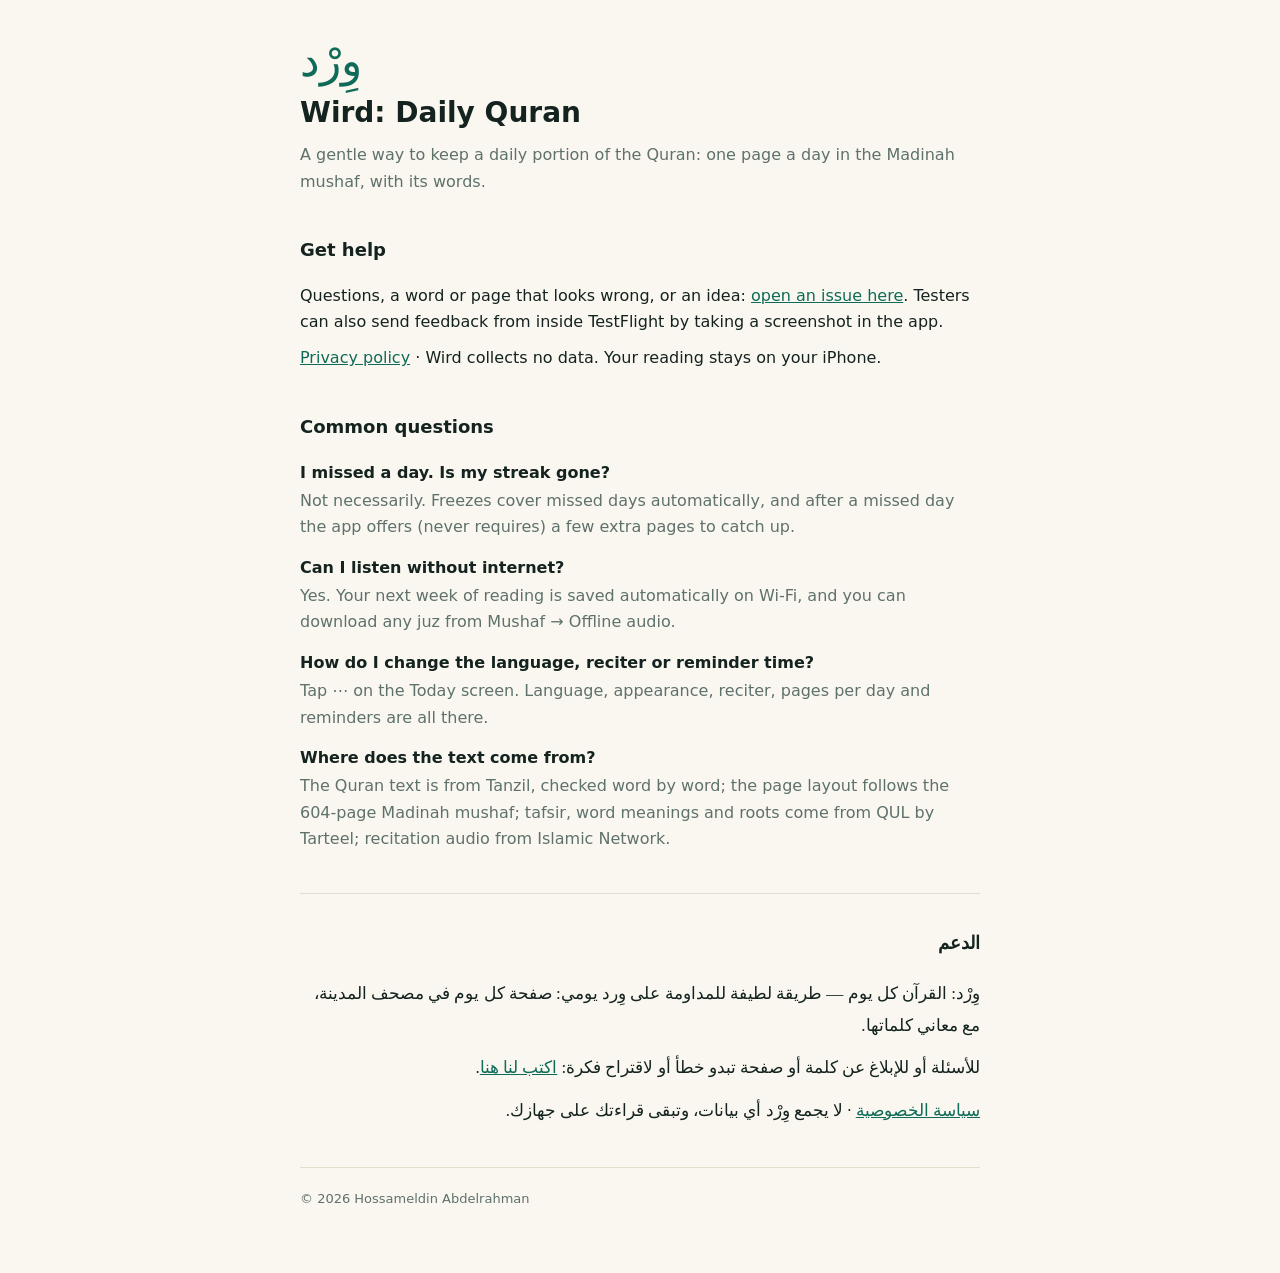
==== index.html @ a3f52953 "Support page and privacy policy for Wird Co-Authored-By: Claude Opus 5.5 <noreply@anthropic.com>" ====
<!doctype html>
<html lang="en">
<head>
<meta charset="utf-8">
<meta name="viewport" content="width=device-width, initial-scale=1">
<title>Wird — Support</title>
<meta name="description" content="Support for Wird: Daily Quran, a gentle app for reading one page of the Quran a day.">
<style>
:root { --bg: #faf7f0; --fg: #14231f; --soft: #5e716b; --line: #e4ddce; --accent: #0f6b57; --gold: #a8781a; }
@media (prefers-color-scheme: dark) { :root { --bg: #0e1513; --fg: #e8f0ed; --soft: #93a8a2; --line: #26342f; --accent: #3fb495; --gold: #dcae4e; } }
body { margin: 0; background: var(--bg); color: var(--fg); font: 16px/1.65 -apple-system, system-ui, sans-serif; }
main { max-width: 680px; margin: 0 auto; padding: 40px 18px 64px; display: grid; gap: 40px; }
header { display: grid; gap: 6px; }
.mark { font-family: "Geeza Pro", "Noto Naskh Arabic", serif; font-size: 44px; line-height: 1; color: var(--accent); }
h1 { font-size: 28px; margin: 0; }
h2 { font-size: 18px; margin: 0 0 8px; }
p { margin: 0; }
.soft { color: var(--soft); }
section { display: grid; gap: 10px; }
dl { margin: 0; display: grid; gap: 14px; }
dt { font-weight: 600; }
dd { margin: 2px 0 0; color: var(--soft); }
a { color: var(--accent); }
.ar { font-family: "Geeza Pro", "Noto Naskh Arabic", serif; font-size: 17px; line-height: 1.9; border-top: 1px solid var(--line); padding-top: 32px; }
footer { color: var(--soft); font-size: 13px; border-top: 1px solid var(--line); padding-top: 20px; }
</style>
</head>
<body>
<main>
  <header>
    <div class="mark" lang="ar">وِرْد</div>
    <h1>Wird: Daily Quran</h1>
    <p class="soft">A gentle way to keep a daily portion of the Quran: one page a day in the Madinah mushaf, with its words.</p>
  </header>

  <section>
    <h2>Get help</h2>
    <p>Questions, a word or page that looks wrong, or an idea: <a href="https://github.com/he-kadry/wird-site/issues">open an issue here</a>. Testers can also send feedback from inside TestFlight by taking a screenshot in the app.</p>
    <p><a href="privacy.html">Privacy policy</a> · Wird collects no data. Your reading stays on your iPhone.</p>
  </section>

  <section>
    <h2>Common questions</h2>
    <dl>
      <div><dt>I missed a day. Is my streak gone?</dt>
        <dd>Not necessarily. Freezes cover missed days automatically, and after a missed day the app offers (never requires) a few extra pages to catch up.</dd></div>
      <div><dt>Can I listen without internet?</dt>
        <dd>Yes. Your next week of reading is saved automatically on Wi-Fi, and you can download any juz from Mushaf → Offline audio.</dd></div>
      <div><dt>How do I change the language, reciter or reminder time?</dt>
        <dd>Tap ⋯ on the Today screen. Language, appearance, reciter, pages per day and reminders are all there.</dd></div>
      <div><dt>Where does the text come from?</dt>
        <dd>The Quran text is from Tanzil, checked word by word; the page layout follows the 604-page Madinah mushaf; tafsir, word meanings and roots come from QUL by Tarteel; recitation audio from Islamic Network.</dd></div>
    </dl>
  </section>

  <section class="ar" dir="rtl" lang="ar">
    <h2>الدعم</h2>
    <p>وِرْد: القرآن كل يوم — طريقة لطيفة للمداومة على وِرد يومي: صفحة كل يوم في مصحف المدينة، مع معاني كلماتها.</p>
    <p>للأسئلة أو للإبلاغ عن كلمة أو صفحة تبدو خطأ أو لاقتراح فكرة: <a href="https://github.com/he-kadry/wird-site/issues">اكتب لنا هنا</a>.</p>
    <p><a href="privacy.html">سياسة الخصوصية</a> · لا يجمع وِرْد أي بيانات، وتبقى قراءتك على جهازك.</p>
  </section>

  <footer>© 2026 Hossameldin Abdelrahman</footer>
</main>
</body>
</html>
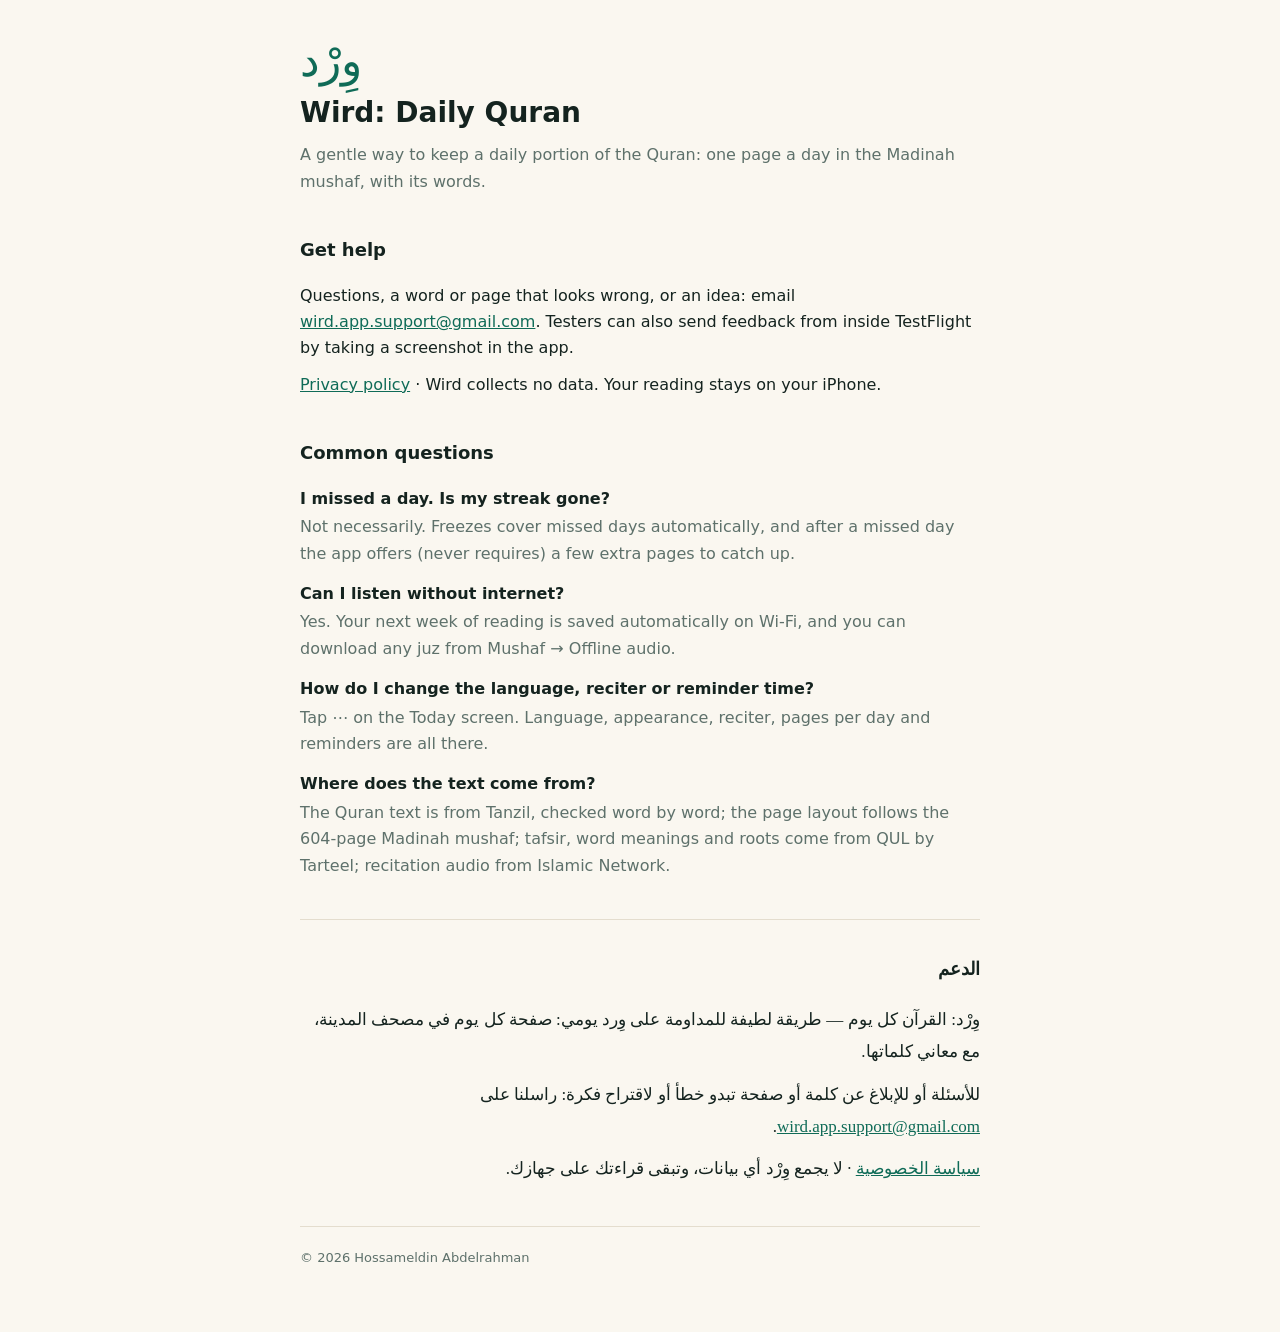
==== commit 81615fb3: "Contact: wird.app.support@gmail.com Co-Authored-By: Claude Opus 5.5 <noreply@anthropic.com>" ====
--- a/index.html
+++ b/index.html
@@ -35,7 +35,7 @@
 
   <section>
     <h2>Get help</h2>
-    <p>Questions, a word or page that looks wrong, or an idea: <a href="https://github.com/he-kadry/wird-site/issues">open an issue here</a>. Testers can also send feedback from inside TestFlight by taking a screenshot in the app.</p>
+    <p>Questions, a word or page that looks wrong, or an idea: email <a href="mailto:wird.app.support@gmail.com">wird.app.support@gmail.com</a>. Testers can also send feedback from inside TestFlight by taking a screenshot in the app.</p>
     <p><a href="privacy.html">Privacy policy</a> · Wird collects no data. Your reading stays on your iPhone.</p>
   </section>
 
@@ -56,7 +56,7 @@
   <section class="ar" dir="rtl" lang="ar">
     <h2>الدعم</h2>
     <p>وِرْد: القرآن كل يوم — طريقة لطيفة للمداومة على وِرد يومي: صفحة كل يوم في مصحف المدينة، مع معاني كلماتها.</p>
-    <p>للأسئلة أو للإبلاغ عن كلمة أو صفحة تبدو خطأ أو لاقتراح فكرة: <a href="https://github.com/he-kadry/wird-site/issues">اكتب لنا هنا</a>.</p>
+    <p>للأسئلة أو للإبلاغ عن كلمة أو صفحة تبدو خطأ أو لاقتراح فكرة: راسلنا على <a href="mailto:wird.app.support@gmail.com">wird.app.support@gmail.com</a>.</p>
     <p><a href="privacy.html">سياسة الخصوصية</a> · لا يجمع وِرْد أي بيانات، وتبقى قراءتك على جهازك.</p>
   </section>
 
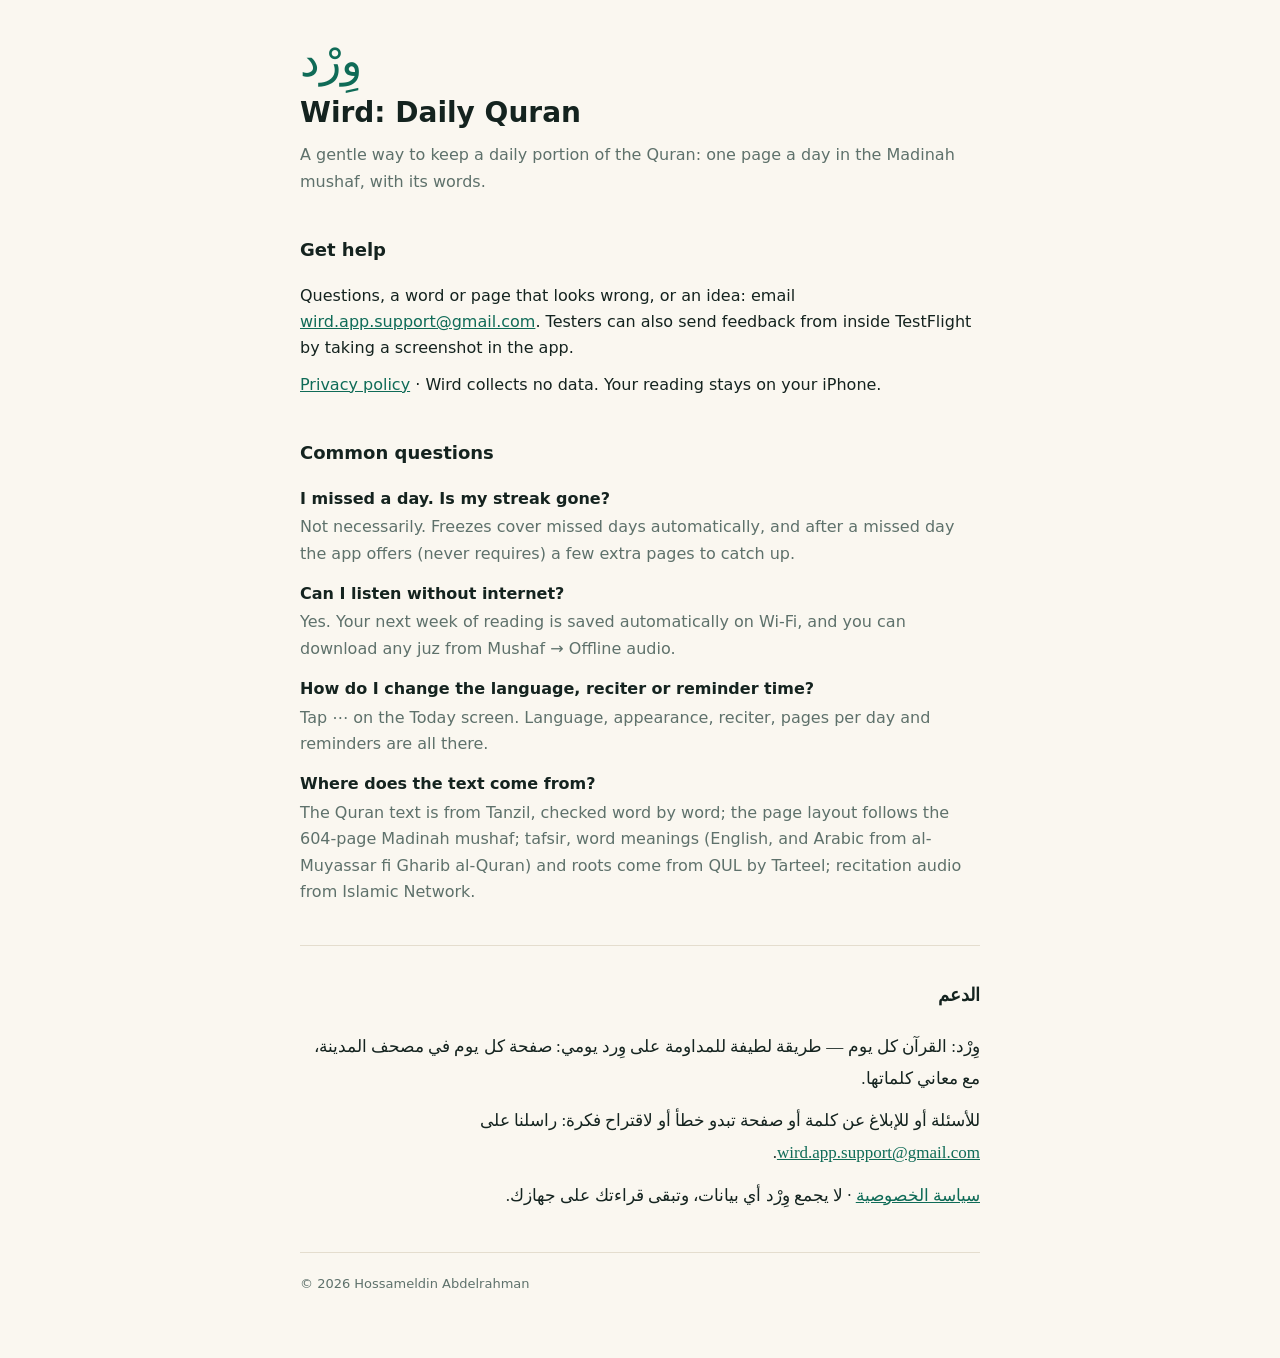
==== commit 3d072a56: "FAQ: Arabic word meanings source Co-Authored-By: Claude Opus 5.5 <noreply@anthropic.com>" ====
--- a/index.html
+++ b/index.html
@@ -49,7 +49,7 @@
       <div><dt>How do I change the language, reciter or reminder time?</dt>
         <dd>Tap ⋯ on the Today screen. Language, appearance, reciter, pages per day and reminders are all there.</dd></div>
       <div><dt>Where does the text come from?</dt>
-        <dd>The Quran text is from Tanzil, checked word by word; the page layout follows the 604-page Madinah mushaf; tafsir, word meanings and roots come from QUL by Tarteel; recitation audio from Islamic Network.</dd></div>
+        <dd>The Quran text is from Tanzil, checked word by word; the page layout follows the 604-page Madinah mushaf; tafsir, word meanings (English, and Arabic from al-Muyassar fi Gharib al-Quran) and roots come from QUL by Tarteel; recitation audio from Islamic Network.</dd></div>
     </dl>
   </section>
 
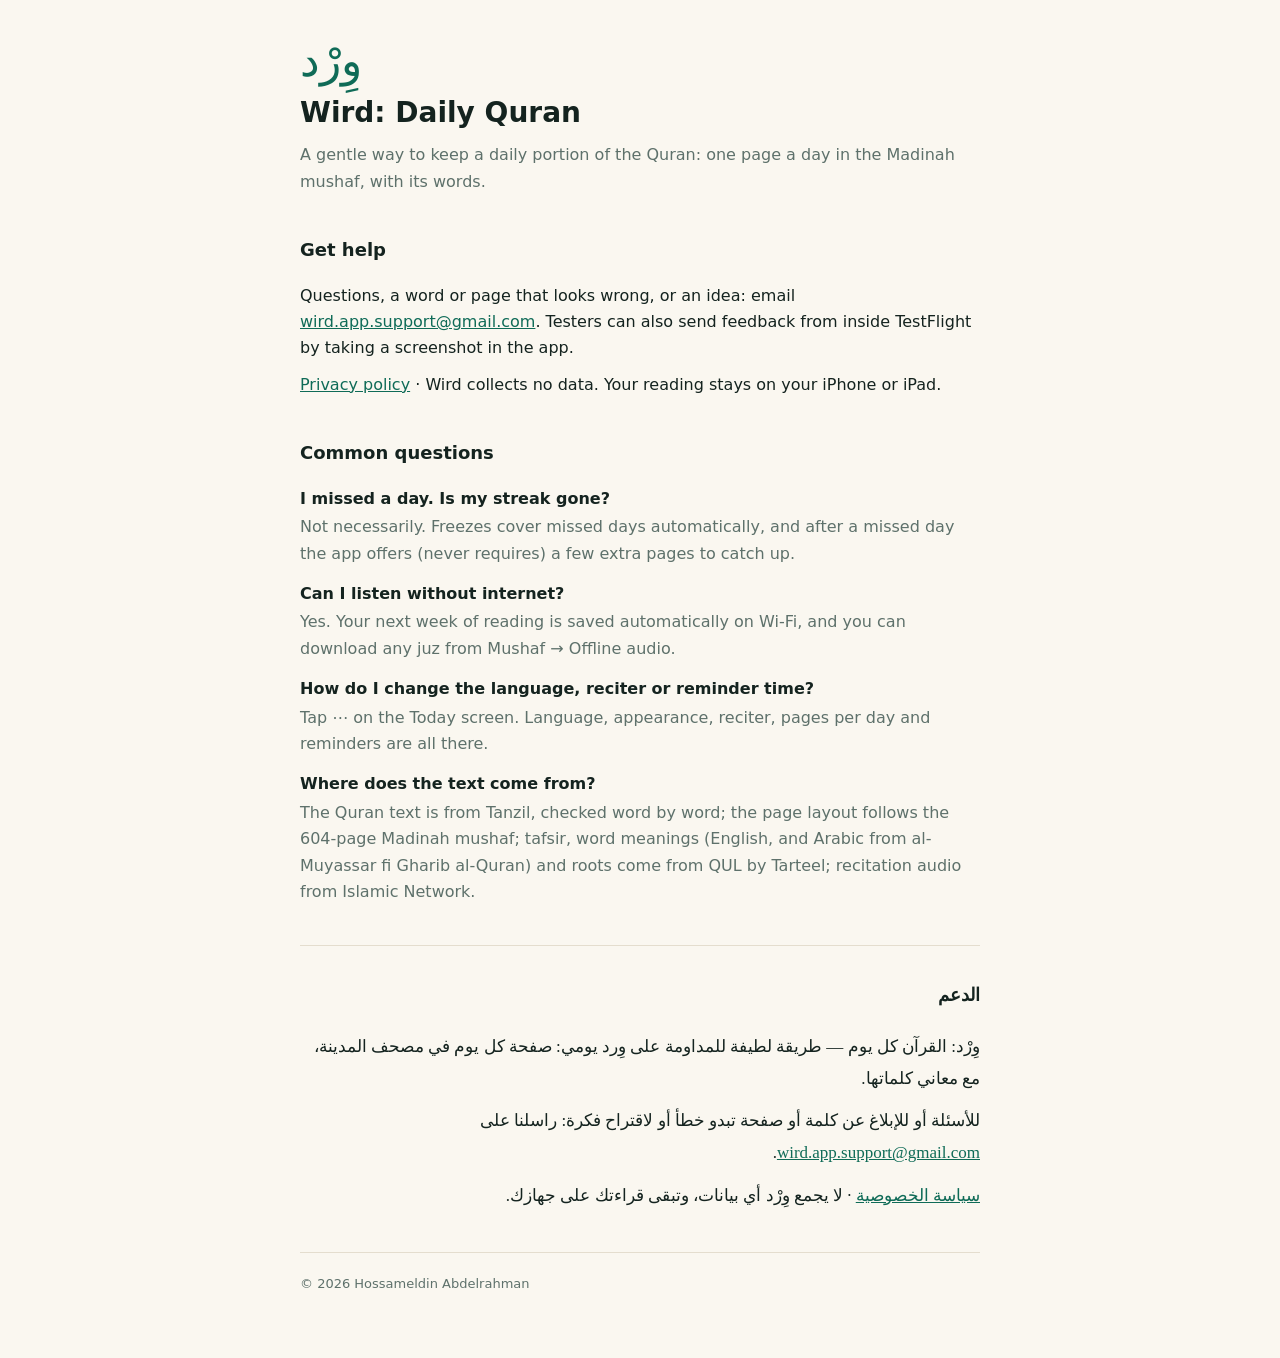
==== commit c103b899: "Privacy policy: iPhone or iPad; effective 1 October 2026" ====
--- a/index.html
+++ b/index.html
@@ -36,7 +36,7 @@
   <section>
     <h2>Get help</h2>
     <p>Questions, a word or page that looks wrong, or an idea: email <a href="mailto:wird.app.support@gmail.com">wird.app.support@gmail.com</a>. Testers can also send feedback from inside TestFlight by taking a screenshot in the app.</p>
-    <p><a href="privacy.html">Privacy policy</a> · Wird collects no data. Your reading stays on your iPhone.</p>
+    <p><a href="privacy.html">Privacy policy</a> · Wird collects no data. Your reading stays on your iPhone or iPad.</p>
   </section>
 
   <section>
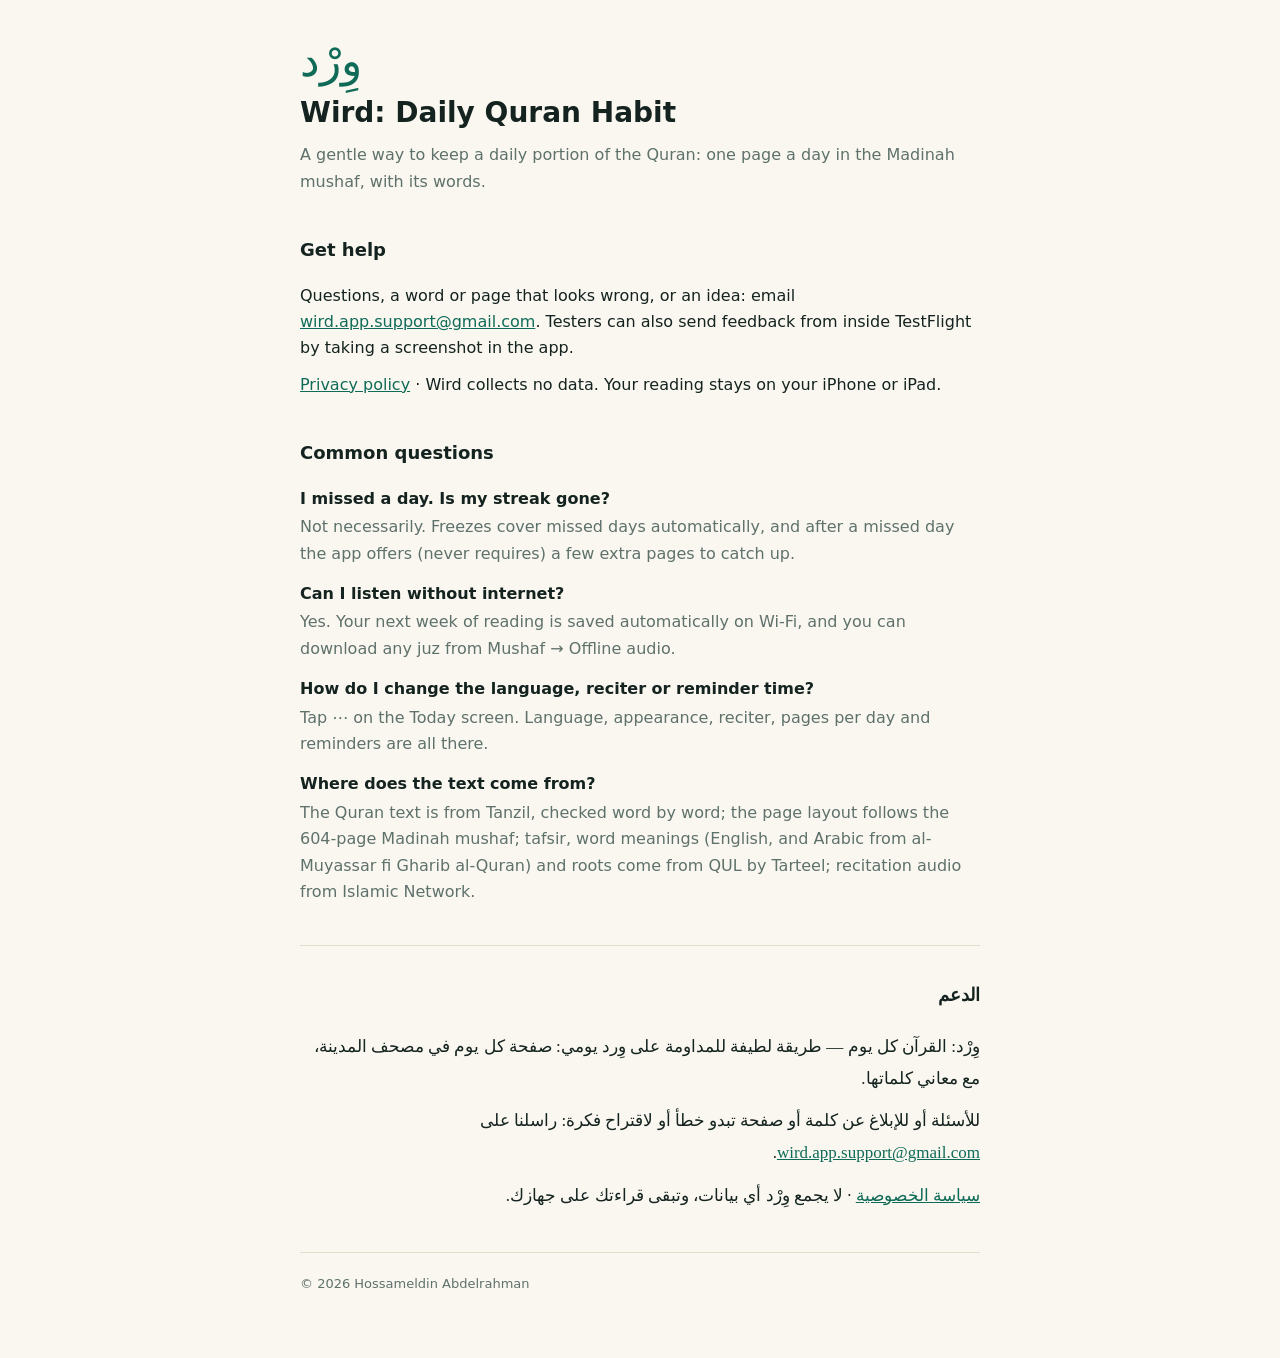
==== commit 10a5a6d7: "App name: Wird: Daily Quran Habit" ====
--- a/index.html
+++ b/index.html
@@ -4,7 +4,7 @@
 <meta charset="utf-8">
 <meta name="viewport" content="width=device-width, initial-scale=1">
 <title>Wird — Support</title>
-<meta name="description" content="Support for Wird: Daily Quran, a gentle app for reading one page of the Quran a day.">
+<meta name="description" content="Support for Wird: Daily Quran Habit, a gentle app for reading one page of the Quran a day.">
 <style>
 :root { --bg: #faf7f0; --fg: #14231f; --soft: #5e716b; --line: #e4ddce; --accent: #0f6b57; --gold: #a8781a; }
 @media (prefers-color-scheme: dark) { :root { --bg: #0e1513; --fg: #e8f0ed; --soft: #93a8a2; --line: #26342f; --accent: #3fb495; --gold: #dcae4e; } }
@@ -29,7 +29,7 @@
 <main>
   <header>
     <div class="mark" lang="ar">وِرْد</div>
-    <h1>Wird: Daily Quran</h1>
+    <h1>Wird: Daily Quran Habit</h1>
     <p class="soft">A gentle way to keep a daily portion of the Quran: one page a day in the Madinah mushaf, with its words.</p>
   </header>
 
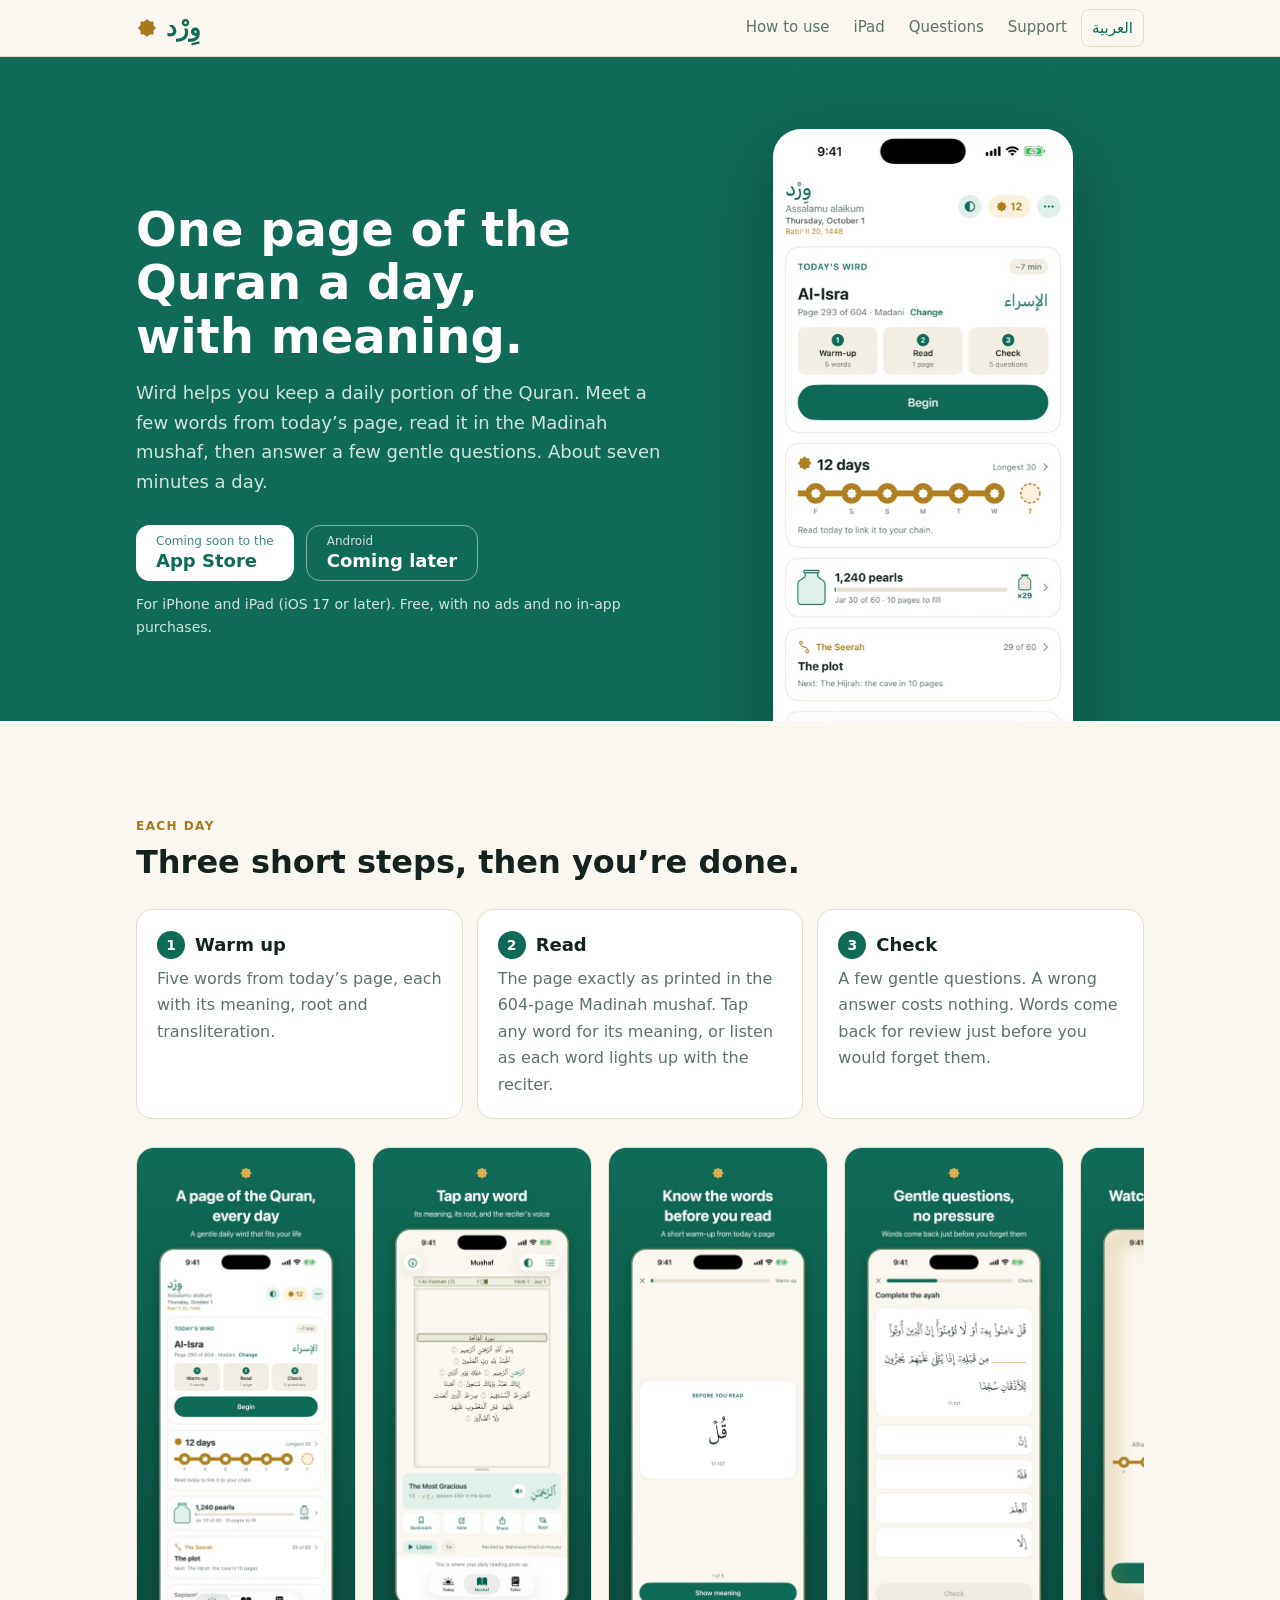
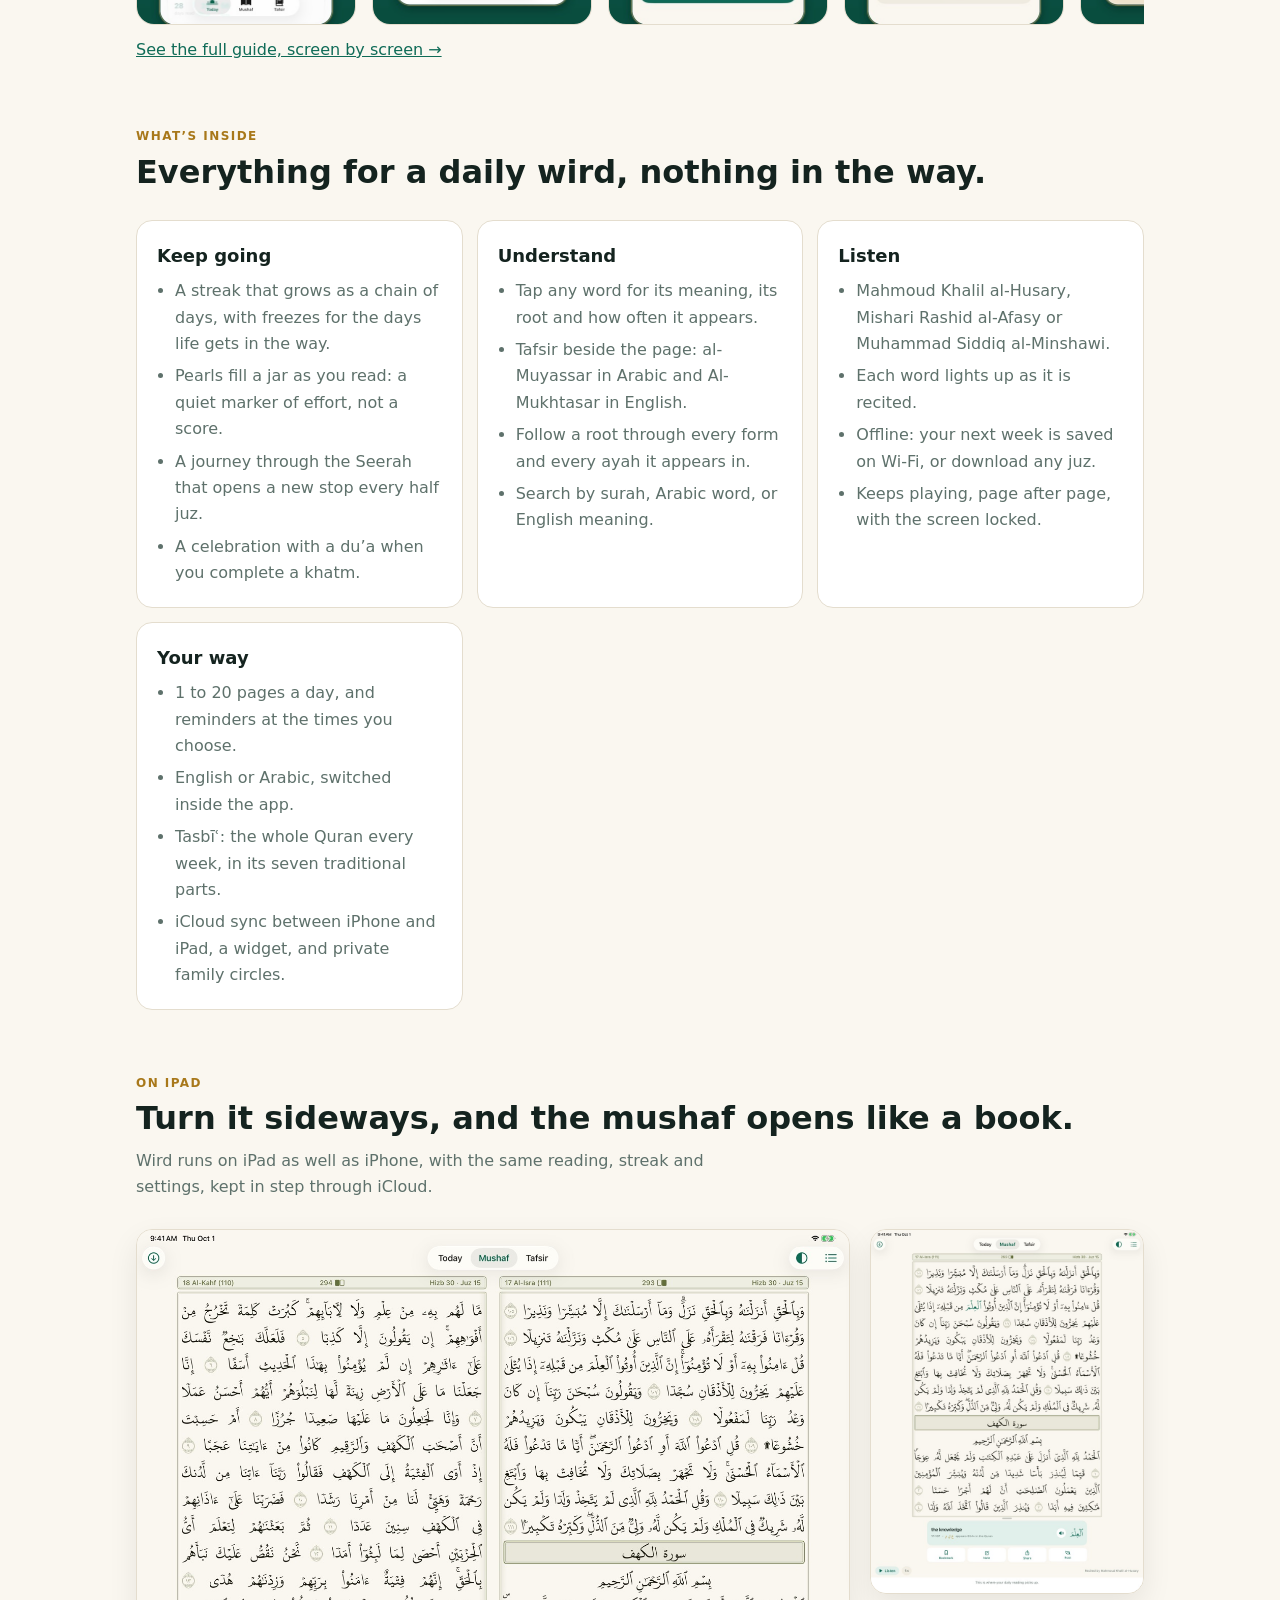
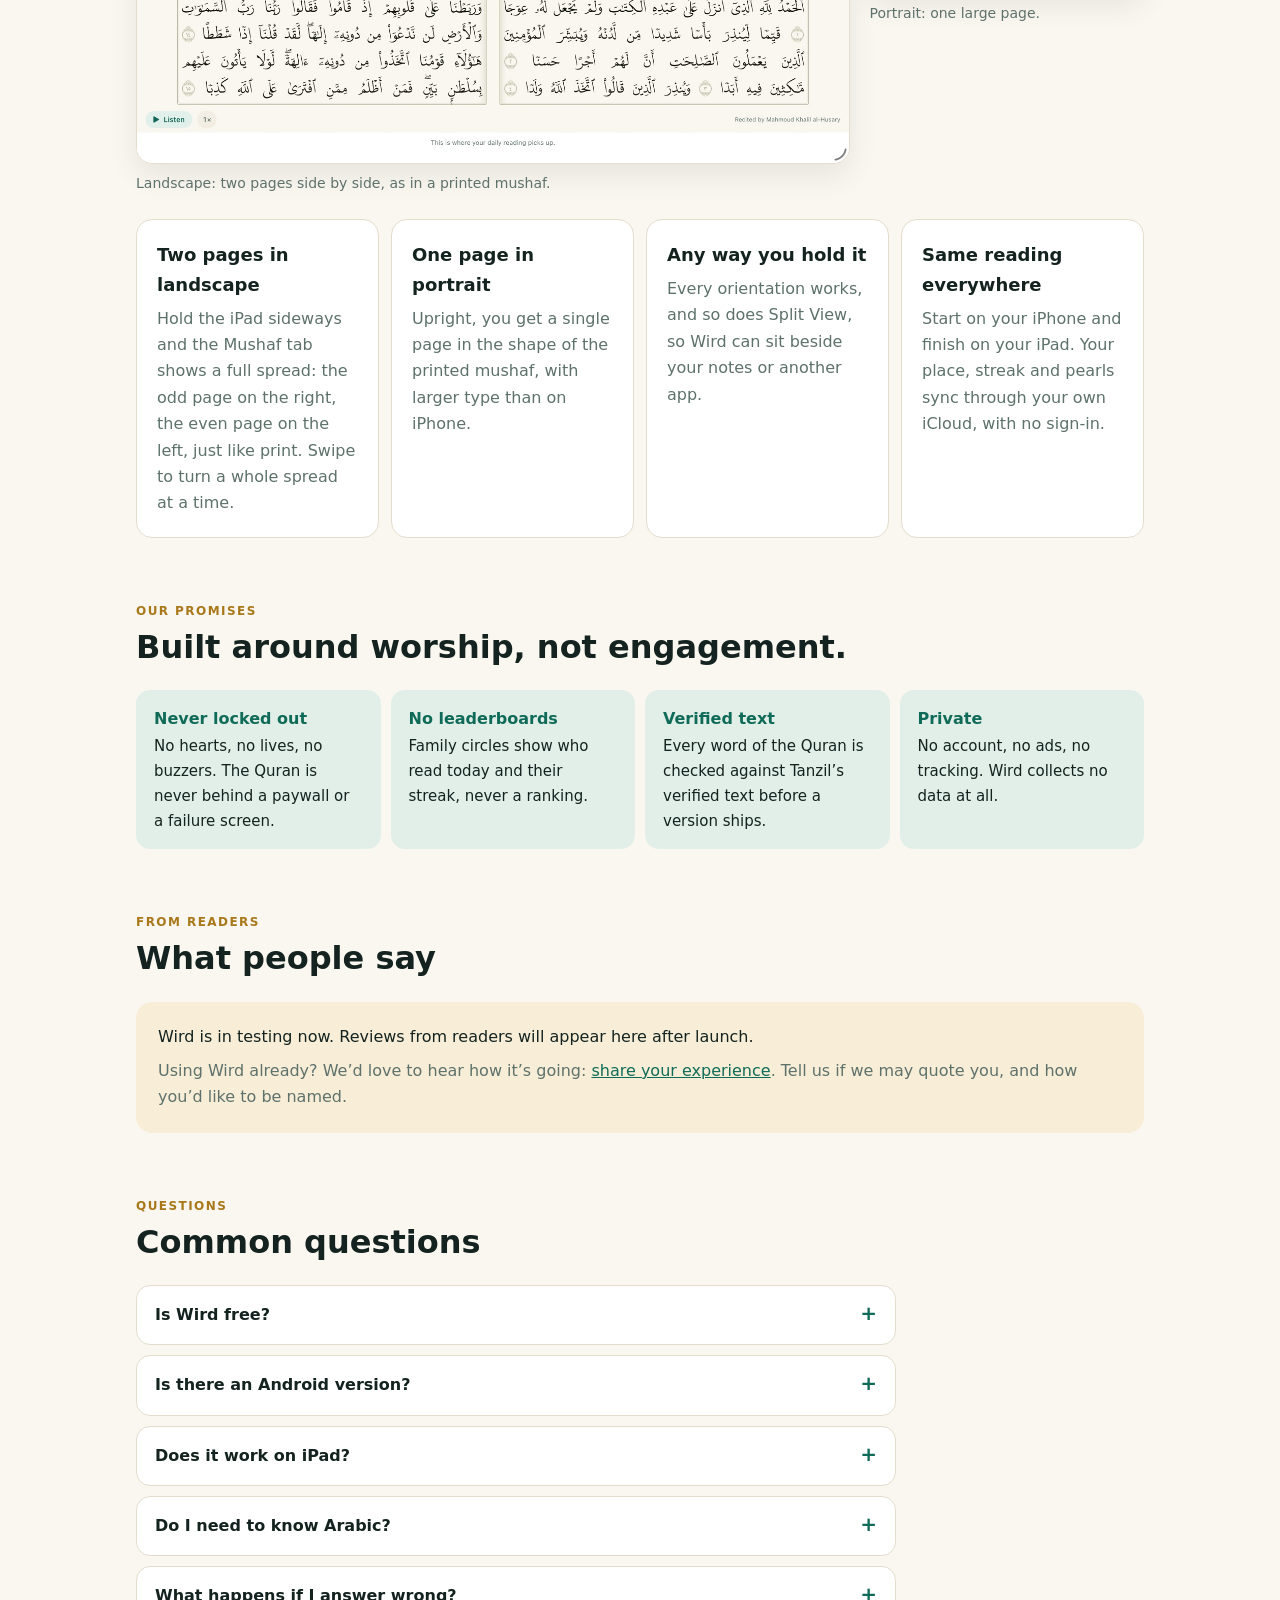
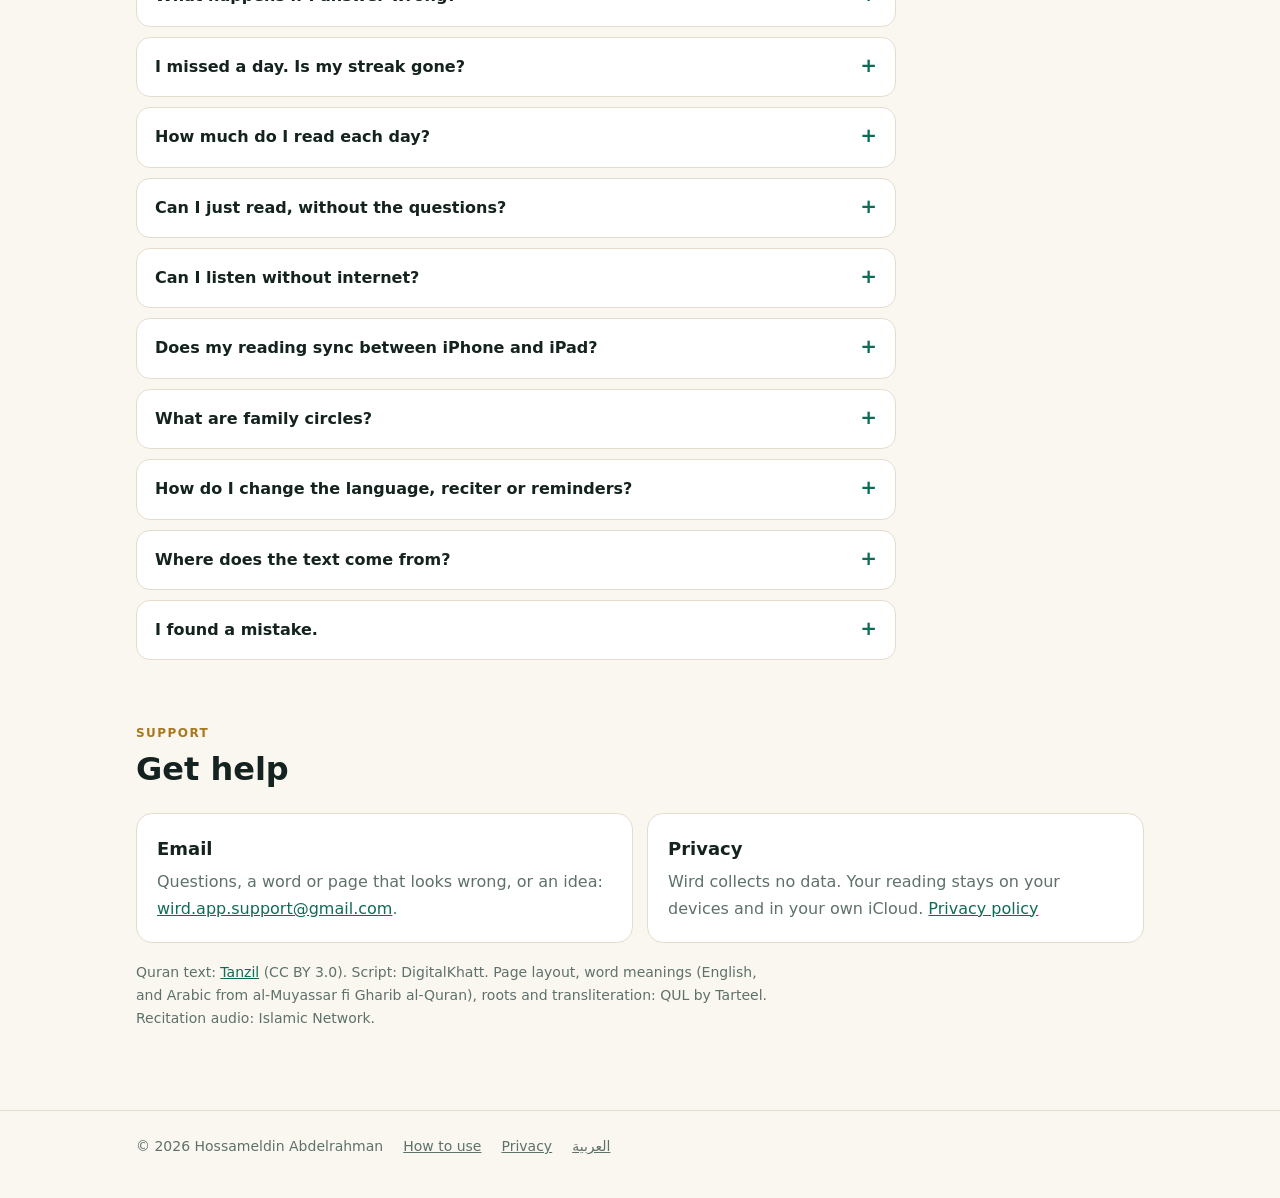
==== commit e269eb05: "Full website in English and Arabic: home, guide with screenshots, iPad, FAQ Co-Authored-By: Claude O" ====
--- a/index.html
+++ b/index.html
@@ -1,66 +1,187 @@
 <!doctype html>
-<html lang="en">
+<html lang="en" dir="ltr">
 <head>
 <meta charset="utf-8">
 <meta name="viewport" content="width=device-width, initial-scale=1">
-<title>Wird — Support</title>
-<meta name="description" content="Support for Wird: Daily Quran Habit, a gentle app for reading one page of the Quran a day.">
-<style>
-:root { --bg: #faf7f0; --fg: #14231f; --soft: #5e716b; --line: #e4ddce; --accent: #0f6b57; --gold: #a8781a; }
-@media (prefers-color-scheme: dark) { :root { --bg: #0e1513; --fg: #e8f0ed; --soft: #93a8a2; --line: #26342f; --accent: #3fb495; --gold: #dcae4e; } }
-body { margin: 0; background: var(--bg); color: var(--fg); font: 16px/1.65 -apple-system, system-ui, sans-serif; }
-main { max-width: 680px; margin: 0 auto; padding: 40px 18px 64px; display: grid; gap: 40px; }
-header { display: grid; gap: 6px; }
-.mark { font-family: "Geeza Pro", "Noto Naskh Arabic", serif; font-size: 44px; line-height: 1; color: var(--accent); }
-h1 { font-size: 28px; margin: 0; }
-h2 { font-size: 18px; margin: 0 0 8px; }
-p { margin: 0; }
-.soft { color: var(--soft); }
-section { display: grid; gap: 10px; }
-dl { margin: 0; display: grid; gap: 14px; }
-dt { font-weight: 600; }
-dd { margin: 2px 0 0; color: var(--soft); }
-a { color: var(--accent); }
-.ar { font-family: "Geeza Pro", "Noto Naskh Arabic", serif; font-size: 17px; line-height: 1.9; border-top: 1px solid var(--line); padding-top: 32px; }
-footer { color: var(--soft); font-size: 13px; border-top: 1px solid var(--line); padding-top: 20px; }
-</style>
+<title>Wird: Daily Quran Habit</title>
+<meta name="description" content="Read one page of the Quran a day in the Madinah mushaf. Learn its words first, check them after, and keep a gentle chain of days. Free, no ads, no tracking.">
+<link rel="alternate" hreflang="en" href="https://he-kadry.github.io/wird-site/">
+<link rel="alternate" hreflang="ar" href="https://he-kadry.github.io/wird-site/ar/">
+<link rel="icon" href="data:image/svg+xml,%3Csvg xmlns='http://www.w3.org/2000/svg' viewBox='0 0 24 24'%3E%3Crect width='24' height='24' rx='6' fill='%230f6b57'/%3E%3Cg fill='%23dcae4e'%3E%3Crect x='6' y='6' width='12' height='12'/%3E%3Crect x='6' y='6' width='12' height='12' transform='rotate(45 12 12)'/%3E%3C/g%3E%3C/svg%3E">
+<meta property="og:title" content="Wird: Daily Quran Habit">
+<meta property="og:description" content="One page of the Quran a day, with meaning.">
+<meta property="og:image" content="https://he-kadry.github.io/wird-site/img/en-1.jpg">
+<link rel="stylesheet" href="style.css?v=4">
 </head>
 <body>
-<main>
-  <header>
-    <div class="mark" lang="ar">وِرْد</div>
-    <h1>Wird: Daily Quran Habit</h1>
-    <p class="soft">A gentle way to keep a daily portion of the Quran: one page a day in the Madinah mushaf, with its words.</p>
-  </header>
+<svg width="0" height="0" style="position:absolute" aria-hidden="true">
+  <symbol id="star" viewBox="0 0 24 24"><g fill="currentColor"><rect x="5" y="5" width="14" height="14"/><rect x="5" y="5" width="14" height="14" transform="rotate(45 12 12)"/></g></symbol>
+</svg>
 
-  <section>
-    <h2>Get help</h2>
-    <p>Questions, a word or page that looks wrong, or an idea: email <a href="mailto:wird.app.support@gmail.com">wird.app.support@gmail.com</a>. Testers can also send feedback from inside TestFlight by taking a screenshot in the app.</p>
-    <p><a href="privacy.html">Privacy policy</a> · Wird collects no data. Your reading stays on your iPhone or iPad.</p>
+<header class="top">
+  <div class="wrap">
+    <a class="brand" href="./"><svg class="star"><use href="#star"/></svg><span class="word" lang="ar">وِرْد</span></a>
+    <nav aria-label="Site">
+      <a href="guide.html">How to use</a>
+      <a class="opt" href="#ipad">iPad</a>
+      <a class="opt" href="#faq">Questions</a>
+      <a class="opt" href="#support">Support</a>
+      <a class="lang" href="ar/" lang="ar" hreflang="ar">العربية</a>
+    </nav>
+  </div>
+</header>
+
+<div class="hero">
+  <div class="wrap">
+    <div class="copy">
+      <h1>One page of the Quran a day, with meaning.</h1>
+      <p class="lede">Wird helps you keep a daily portion of the Quran. Meet a few words from today’s page, read it in the Madinah mushaf, then answer a few gentle questions. About seven minutes a day.</p>
+      <div class="downloads">
+        <!-- On launch: replace this with Apple's official "Download on the App Store" badge
+             (developer.apple.com/app-store/marketing/guidelines) linking to the App Store page. -->
+        <span class="btn primary" aria-disabled="true"><small>Coming soon to the</small><strong>App Store</strong></span>
+        <!-- When the Android app ships: Google's "Get it on Google Play" badge (play.google.com/intl/en_us/badges). -->
+        <span class="btn ghost" aria-disabled="true"><small>Android</small><strong>Coming later</strong></span>
+      </div>
+      <p class="note">For iPhone and iPad (iOS 17 or later). Free, with no ads and no in-app purchases.</p>
+    </div>
+    <div class="phone"><img src="img/g-en-today.jpg" width="414" height="900" alt="Wird’s Today screen: today’s wird is Al-Isra, page 293, with warm-up, read and check steps, a 12-day streak and a pearl jar."></div>
+  </div>
+</div>
+
+<main class="wrap home">
+  <section id="daily">
+    <p class="eyebrow">Each day</p>
+    <h2>Three short steps, then you’re done.</h2>
+    <div class="steps">
+      <div class="card"><h3><span class="num">1</span>Warm up</h3><p>Five words from today’s page, each with its meaning, root and transliteration.</p></div>
+      <div class="card"><h3><span class="num">2</span>Read</h3><p>The page exactly as printed in the 604-page Madinah mushaf. Tap any word for its meaning, or listen as each word lights up with the reciter.</p></div>
+      <div class="card"><h3><span class="num">3</span>Check</h3><p>A few gentle questions. A wrong answer costs nothing. Words come back for review just before you would forget them.</p></div>
+    </div>
+    <div class="shots" role="region" aria-label="Screenshots" tabindex="0">
+      <img src="img/en-1.jpg" width="440" height="956" loading="lazy" alt="A page of the Quran, every day">
+      <img src="img/en-2.jpg" width="440" height="956" loading="lazy" alt="Tap any word for its meaning">
+      <img src="img/en-3.jpg" width="440" height="956" loading="lazy" alt="Know the words before you read">
+      <img src="img/en-4.jpg" width="440" height="956" loading="lazy" alt="Gentle questions, no pressure">
+      <img src="img/en-5.jpg" width="440" height="956" loading="lazy" alt="Watch your streak grow">
+      <img src="img/en-6.jpg" width="440" height="956" loading="lazy" alt="Tafsir alongside the page">
+      <img src="img/en-7.jpg" width="440" height="956" loading="lazy" alt="Gregorian and Hijri dates side by side">
+      <img src="img/en-8.jpg" width="440" height="956" loading="lazy" alt="Explore the roots">
+    </div>
+    <p><a href="guide.html">See the full guide, screen by screen →</a></p>
   </section>
 
-  <section>
-    <h2>Common questions</h2>
-    <dl>
-      <div><dt>I missed a day. Is my streak gone?</dt>
-        <dd>Not necessarily. Freezes cover missed days automatically, and after a missed day the app offers (never requires) a few extra pages to catch up.</dd></div>
-      <div><dt>Can I listen without internet?</dt>
-        <dd>Yes. Your next week of reading is saved automatically on Wi-Fi, and you can download any juz from Mushaf → Offline audio.</dd></div>
-      <div><dt>How do I change the language, reciter or reminder time?</dt>
-        <dd>Tap ⋯ on the Today screen. Language, appearance, reciter, pages per day and reminders are all there.</dd></div>
-      <div><dt>Where does the text come from?</dt>
-        <dd>The Quran text is from Tanzil, checked word by word; the page layout follows the 604-page Madinah mushaf; tafsir, word meanings (English, and Arabic from al-Muyassar fi Gharib al-Quran) and roots come from QUL by Tarteel; recitation audio from Islamic Network.</dd></div>
-    </dl>
+  <section id="features">
+    <p class="eyebrow">What’s inside</p>
+    <h2>Everything for a daily wird, nothing in the way.</h2>
+    <div class="features">
+      <div class="card"><h3>Keep going</h3><ul>
+        <li>A streak that grows as a chain of days, with freezes for the days life gets in the way.</li>
+        <li>Pearls fill a jar as you read: a quiet marker of effort, not a score.</li>
+        <li>A journey through the Seerah that opens a new stop every half juz.</li>
+        <li>A celebration with a du’a when you complete a khatm.</li>
+      </ul></div>
+      <div class="card"><h3>Understand</h3><ul>
+        <li>Tap any word for its meaning, its root and how often it appears.</li>
+        <li>Tafsir beside the page: al-Muyassar in Arabic and Al-Mukhtasar in English.</li>
+        <li>Follow a root through every form and every ayah it appears in.</li>
+        <li>Search by surah, Arabic word, or English meaning.</li>
+      </ul></div>
+      <div class="card"><h3>Listen</h3><ul>
+        <li>Mahmoud Khalil al-Husary, Mishari Rashid al-Afasy or Muhammad Siddiq al-Minshawi.</li>
+        <li>Each word lights up as it is recited.</li>
+        <li>Offline: your next week is saved on Wi‑Fi, or download any juz.</li>
+        <li>Keeps playing, page after page, with the screen locked.</li>
+      </ul></div>
+      <div class="card"><h3>Your way</h3><ul>
+        <li>1 to 20 pages a day, and reminders at the times you choose.</li>
+        <li>English or Arabic, switched inside the app.</li>
+        <li>Tasbīʿ: the whole Quran every week, in its seven traditional parts.</li>
+        <li>iCloud sync between iPhone and iPad, a widget, and private family circles.</li>
+      </ul></div>
+    </div>
   </section>
 
-  <section class="ar" dir="rtl" lang="ar">
-    <h2>الدعم</h2>
-    <p>وِرْد: القرآن كل يوم — طريقة لطيفة للمداومة على وِرد يومي: صفحة كل يوم في مصحف المدينة، مع معاني كلماتها.</p>
-    <p>للأسئلة أو للإبلاغ عن كلمة أو صفحة تبدو خطأ أو لاقتراح فكرة: راسلنا على <a href="mailto:wird.app.support@gmail.com">wird.app.support@gmail.com</a>.</p>
-    <p><a href="privacy.html">سياسة الخصوصية</a> · لا يجمع وِرْد أي بيانات، وتبقى قراءتك على جهازك.</p>
+  <section id="ipad">
+    <p class="eyebrow">On iPad</p>
+    <h2>Turn it sideways, and the mushaf opens like a book.</h2>
+    <p class="intro">Wird runs on iPad as well as iPhone, with the same reading, streak and settings, kept in step through iCloud.</p>
+    <div class="ipad">
+      <figure><img src="img/ipad-en-spread.jpg" width="1400" height="1050" loading="lazy" alt="Wird on iPad in landscape: two mushaf pages side by side, page 293 on the right and 294 on the left"><figcaption>Landscape: two pages side by side, as in a printed mushaf.</figcaption></figure>
+      <figure><img src="img/ipad-en-portrait.jpg" width="750" height="1000" loading="lazy" alt="Wird on iPad in portrait: one full page with a word card open"><figcaption>Portrait: one large page.</figcaption></figure>
+    </div>
+    <div class="ipad-points">
+      <div class="card"><h3>Two pages in landscape</h3><p>Hold the iPad sideways and the Mushaf tab shows a full spread: the odd page on the right, the even page on the left, just like print. Swipe to turn a whole spread at a time.</p></div>
+      <div class="card"><h3>One page in portrait</h3><p>Upright, you get a single page in the shape of the printed mushaf, with larger type than on iPhone.</p></div>
+      <div class="card"><h3>Any way you hold it</h3><p>Every orientation works, and so does Split View, so Wird can sit beside your notes or another app.</p></div>
+      <div class="card"><h3>Same reading everywhere</h3><p>Start on your iPhone and finish on your iPad. Your place, streak and pearls sync through your own iCloud, with no sign-in.</p></div>
+    </div>
   </section>
 
-  <footer>© 2026 Hossameldin Abdelrahman</footer>
+  <section id="promise">
+    <p class="eyebrow">Our promises</p>
+    <h2>Built around worship, not engagement.</h2>
+    <div class="promise">
+      <div><strong>Never locked out</strong><p>No hearts, no lives, no buzzers. The Quran is never behind a paywall or a failure screen.</p></div>
+      <div><strong>No leaderboards</strong><p>Family circles show who read today and their streak, never a ranking.</p></div>
+      <div><strong>Verified text</strong><p>Every word of the Quran is checked against Tanzil’s verified text before a version ships.</p></div>
+      <div><strong>Private</strong><p>No account, no ads, no tracking. Wird collects no data at all.</p></div>
+    </div>
+  </section>
+
+  <section id="reviews">
+    <p class="eyebrow">From readers</p>
+    <h2>What people say</h2>
+    <!-- Add only real words from real readers, with their permission. One card each:
+    <div class="reviews">
+      <blockquote class="card"><p>“…”</p><cite>Name, city</cite></blockquote>
+    </div>
+    -->
+    <div class="empty">
+      <p>Wird is in testing now. Reviews from readers will appear here after launch.</p>
+      <p class="soft">Using Wird already? We’d love to hear how it’s going: <a href="mailto:wird.app.support@gmail.com?subject=My%20experience%20with%20Wird">share your experience</a>. Tell us if we may quote you, and how you’d like to be named.</p>
+    </div>
+  </section>
+
+  <section id="faq">
+    <p class="eyebrow">Questions</p>
+    <h2>Common questions</h2>
+    <div class="faq">
+      <details><summary>Is Wird free?</summary><div class="a"><p>Yes. No ads, no subscriptions, no in-app purchases.</p></div></details>
+      <details><summary>Is there an Android version?</summary><div class="a"><p>Not yet. Wird launches on iPhone and iPad first. An Android version is planned after that; this page will say when it’s ready.</p></div></details>
+      <details><summary>Does it work on iPad?</summary><div class="a"><p>Yes. In landscape the Mushaf shows two pages side by side, like an open book; in portrait, one large page. Your reading syncs with your iPhone through iCloud. <a href="#ipad">More about iPad</a></p></div></details>
+      <details><summary>Do I need to know Arabic?</summary><div class="a"><p>No. Every warm-up word has its English meaning and its transliteration in Latin letters, any word on the page can be tapped for its meaning, and the English tafsir sits beside the page.</p></div></details>
+      <details><summary>What happens if I answer wrong?</summary><div class="a"><p>Nothing. There are no hearts or lives, and a wrong answer never stops you reading. The word simply comes back for review sooner.</p></div></details>
+      <details><summary>I missed a day. Is my streak gone?</summary><div class="a"><p>Not necessarily. Freezes cover missed days automatically. You can hold up to two, and buy more with 250 pearls each. After a missed day the app offers, never requires, a few extra pages to catch up.</p></div></details>
+      <details><summary>How much do I read each day?</summary><div class="a"><p>One page by default, about seven minutes with the warm-up and questions. Choose anywhere from 1 to 20 pages in ⋯ → Pages per day; the app shows how many days your khatm will take.</p></div></details>
+      <details><summary>Can I just read, without the questions?</summary><div class="a"><p>Yes. Turn off ⋯ → Warm-up and questions. Your streak, pearls and journey still count.</p></div></details>
+      <details><summary>Can I listen without internet?</summary><div class="a"><p>Yes. Your next week of reading is saved automatically on Wi‑Fi, and you can download any juz, or the whole Quran, from Mushaf → Offline audio.</p></div></details>
+      <details><summary>Does my reading sync between iPhone and iPad?</summary><div class="a"><p>Yes, through your own private iCloud storage. There’s no sign-in; it’s on by default (⋯ → iCloud sync).</p></div></details>
+      <details><summary>What are family circles?</summary><div class="a"><p>An invite-only group, shared through iCloud. Members see each other’s name, streak and whether they’ve read today. Nothing else is shared, and no one is ranked.</p></div></details>
+      <details><summary>How do I change the language, reciter or reminders?</summary><div class="a"><p>Tap ⋯ on the Today screen. Language, appearance, reciter, pages per day and reminders are all there.</p></div></details>
+      <details><summary>Where does the text come from?</summary><div class="a"><p>The Quran text is from <a href="https://tanzil.net">Tanzil</a>, checked word by word. The page layout follows the 604-page Madinah mushaf. Tafsir, word meanings and roots come from QUL by Tarteel, and recitation audio from Islamic Network.</p></div></details>
+      <details><summary>I found a mistake.</summary><div class="a"><p>Please tell us: email <a href="mailto:wird.app.support@gmail.com">wird.app.support@gmail.com</a> with the surah and ayah, or the page number, and what looks wrong.</p></div></details>
+    </div>
+  </section>
+
+  <section id="support">
+    <p class="eyebrow">Support</p>
+    <h2>Get help</h2>
+    <div class="support">
+      <div class="card"><h3>Email</h3><p>Questions, a word or page that looks wrong, or an idea: <a href="mailto:wird.app.support@gmail.com">wird.app.support@gmail.com</a>.</p></div>
+      <div class="card"><h3>Privacy</h3><p>Wird collects no data. Your reading stays on your devices and in your own iCloud. <a href="privacy.html">Privacy policy</a></p></div>
+    </div>
+    <p class="sources">Quran text: <a href="https://tanzil.net">Tanzil</a> (CC BY 3.0). Script: DigitalKhatt. Page layout, word meanings (English, and Arabic from al-Muyassar fi Gharib al-Quran), roots and transliteration: QUL by Tarteel. Recitation audio: Islamic Network.</p>
+  </section>
 </main>
+
+<footer>
+  <div class="wrap">
+    <span>© 2026 Hossameldin Abdelrahman</span>
+    <a href="guide.html">How to use</a>
+    <a href="privacy.html">Privacy</a>
+    <a href="ar/" lang="ar">العربية</a>
+  </div>
+</footer>
 </body>
 </html>
--- a/style.css
+++ b/style.css
@@ -0,0 +1,149 @@
+/* Wird site: one stylesheet for the English and Arabic pages.
+   System fonts only, so the site makes no requests to anyone else. */
+:root {
+  --bg: #faf7f0; --surface: #ffffff; --fg: #14231f; --soft: #5e716b; --line: #e4ddce;
+  --accent: #0f6b57; --accent-soft: #e2efe9; --gold: #a8781a; --gold-soft: #f8eed7;
+  --hero: #0f6b57; --hero-fg: #ffffff; --hero-soft: #cfe5dd;
+  --latin: -apple-system, BlinkMacSystemFont, "Segoe UI", Roboto, system-ui, sans-serif;
+  --arabic: "Geeza Pro", "Noto Naskh Arabic", "Noto Sans Arabic", "Segoe UI", Tahoma, sans-serif;
+  color-scheme: light;
+}
+@media (prefers-color-scheme: dark) { :root:not([data-theme="light"]) {
+  --bg: #0e1513; --surface: #16211e; --fg: #e8f0ed; --soft: #93a8a2; --line: #26342f;
+  --accent: #3fb495; --accent-soft: #143029; --gold: #dcae4e; --gold-soft: #2b2313;
+  --hero: #12382f; --hero-fg: #e8f0ed; --hero-soft: #a9c9bf; color-scheme: dark; } }
+:root[data-theme="dark"] {
+  --bg: #0e1513; --surface: #16211e; --fg: #e8f0ed; --soft: #93a8a2; --line: #26342f;
+  --accent: #3fb495; --accent-soft: #143029; --gold: #dcae4e; --gold-soft: #2b2313;
+  --hero: #12382f; --hero-fg: #e8f0ed; --hero-soft: #a9c9bf; color-scheme: dark; }
+
+* { box-sizing: border-box; }
+html { -webkit-text-size-adjust: 100%; scroll-behavior: smooth; }
+@media (prefers-reduced-motion: reduce) { html { scroll-behavior: auto; } }
+body { margin: 0; background: var(--bg); color: var(--fg); font: 16px/1.65 var(--latin); overflow-x: hidden; }
+html[lang="ar"] body { font-family: var(--arabic); font-size: 17px; line-height: 1.9; }
+img { max-width: 100%; height: auto; display: block; }
+a { color: var(--accent); }
+a:focus-visible, summary:focus-visible, .btn:focus-visible { outline: 2px solid var(--gold); outline-offset: 3px; border-radius: 6px; }
+h1, h2, h3, p { margin: 0; }
+h1, h2 { text-wrap: balance; }
+.wrap { max-width: 1040px; margin: 0 auto; padding-inline: 16px; }
+.soft { color: var(--soft); }
+.ar-text { font-family: var(--arabic); }
+
+/* Top bar */
+.top { position: sticky; top: 0; z-index: 10; background: color-mix(in srgb, var(--bg) 88%, transparent);
+  backdrop-filter: blur(10px); -webkit-backdrop-filter: blur(10px); border-bottom: 1px solid var(--line); }
+.top .wrap { display: flex; align-items: center; gap: 14px; min-height: 56px; }
+.brand { display: flex; align-items: center; gap: 8px; text-decoration: none; color: var(--fg); font-weight: 700; }
+.brand .word { font-family: var(--arabic); font-size: 24px; color: var(--accent); line-height: 1; }
+.star { width: 22px; height: 22px; color: var(--gold); flex: none; }
+.top nav { display: flex; gap: 4px; margin-inline-start: auto; overflow-x: auto; scrollbar-width: none; }
+.top nav::-webkit-scrollbar { display: none; }
+.top nav a { text-decoration: none; color: var(--soft); font-size: 15px; padding: 6px 10px; border-radius: 8px; white-space: nowrap; }
+.top nav a:hover { color: var(--fg); background: var(--accent-soft); }
+.top nav a[aria-current="page"] { color: var(--accent); font-weight: 600; }
+.top nav a.lang { color: var(--accent); border: 1px solid var(--line); }
+@media (max-width: 440px) { .top nav a.opt { display: none; } .top nav a { padding: 6px 8px; } }
+
+/* Hero */
+.hero { background: var(--hero); color: var(--hero-fg); overflow: hidden; }
+.hero .wrap { display: grid; gap: 36px; padding-block: 48px 0; grid-template-columns: 1fr; }
+.hero h1 { font-size: clamp(32px, 6vw, 48px); line-height: 1.12; }
+.hero .lede { color: var(--hero-soft); font-size: 18px; max-width: 34em; margin-top: 14px; }
+.hero .copy { align-self: center; padding-bottom: 8px; }
+.hero .phone { justify-self: center; width: min(300px, 64vw); margin-bottom: -40px;
+  filter: drop-shadow(0 24px 40px rgba(0,0,0,.28)); }
+.hero .phone img { border-radius: 28px; }
+@media (min-width: 820px) {
+  .hero .wrap { grid-template-columns: 1.2fr 1fr; padding-block: 72px 0; }
+  .hero .phone { margin-bottom: -60px; }
+}
+.downloads { display: flex; flex-wrap: wrap; gap: 12px; margin-top: 28px; }
+.btn { display: inline-flex; flex-direction: column; justify-content: center; gap: 1px; min-height: 56px;
+  padding: 8px 20px; border-radius: 14px; text-decoration: none; line-height: 1.25; }
+.btn small { font-size: 12px; opacity: .8; }
+.btn strong { font-size: 18px; }
+.btn.primary { background: var(--hero-fg); color: var(--hero); }
+.btn.ghost { border: 1.5px solid color-mix(in srgb, var(--hero-fg) 45%, transparent); color: var(--hero-fg); }
+.btn[aria-disabled="true"] { cursor: default; }
+.hero .note { color: var(--hero-soft); font-size: 14px; margin-top: 12px; }
+
+/* Sections */
+main > section { padding-block: 64px 0; }
+main.home > section:first-child { padding-top: 96px; }
+main > section:first-child { padding-top: 40px; }
+.eyebrow { font-size: 12px; letter-spacing: .12em; text-transform: uppercase; color: var(--gold); font-weight: 600; }
+html[lang="ar"] .eyebrow { letter-spacing: 0; font-size: 14px; }
+section h2 { font-size: clamp(24px, 4vw, 32px); line-height: 1.2; margin-top: 6px; }
+section .intro { color: var(--soft); max-width: 40em; margin-top: 10px; }
+
+.steps { display: grid; gap: 14px; margin-top: 28px; grid-template-columns: repeat(auto-fit, minmax(220px, 1fr)); }
+.card { background: var(--surface); border: 1px solid var(--line); border-radius: 16px; padding: 20px; }
+.card h3 { font-size: 18px; margin-bottom: 6px; display: flex; align-items: center; gap: 10px; }
+.num { display: inline-grid; place-items: center; width: 28px; height: 28px; border-radius: 50%;
+  background: var(--accent); color: #fff; font-size: 14px; font-weight: 700; flex: none; }
+.card p { color: var(--soft); }
+
+.shots { display: flex; align-items: flex-start; gap: 16px; overflow-x: auto; padding: 28px 16px 12px; margin-inline: -16px;
+  scroll-snap-type: x mandatory; scrollbar-width: thin; }
+.shots img { width: 220px; aspect-ratio: 440 / 956; flex: none; border-radius: 18px; scroll-snap-align: center; border: 1px solid var(--line); }
+@media (min-width: 1072px) { .shots { margin-inline: 0; padding-inline: 0; } }
+
+.features { display: grid; gap: 14px; margin-top: 28px; grid-template-columns: repeat(auto-fit, minmax(260px, 1fr)); }
+.features ul { margin: 8px 0 0; padding-inline-start: 18px; color: var(--soft); display: grid; gap: 6px; }
+
+.promise { display: grid; gap: 10px; margin-top: 24px; grid-template-columns: repeat(auto-fit, minmax(230px, 1fr)); }
+.promise div { background: var(--accent-soft); border-radius: 14px; padding: 16px 18px; }
+.promise strong { display: block; color: var(--accent); margin-bottom: 2px; }
+.promise p { color: var(--fg); font-size: 15px; }
+
+/* Reviews */
+.reviews { display: grid; gap: 14px; margin-top: 28px; grid-template-columns: repeat(auto-fit, minmax(260px, 1fr)); }
+.reviews blockquote { margin: 0; }
+.reviews blockquote p { font-size: 17px; }
+.reviews cite { display: block; margin-top: 10px; color: var(--soft); font-style: normal; font-size: 14px; }
+.empty { background: var(--gold-soft); border-radius: 16px; padding: 22px; margin-top: 24px; display: grid; gap: 8px; }
+
+/* FAQ */
+.faq { margin-top: 24px; display: grid; gap: 10px; max-width: 760px; }
+.faq details { background: var(--surface); border: 1px solid var(--line); border-radius: 14px; }
+.faq summary { cursor: pointer; padding: 16px 18px; font-weight: 600; list-style: none; display: flex; gap: 12px; align-items: baseline; }
+.faq summary::-webkit-details-marker { display: none; }
+.faq summary::after { content: "+"; margin-inline-start: auto; color: var(--accent); font-size: 20px; line-height: 1; }
+.faq details[open] summary::after { content: "−"; }
+.faq .a { padding: 0 18px 18px; color: var(--soft); display: grid; gap: 8px; }
+
+/* Guide */
+.toc { display: flex; flex-wrap: wrap; gap: 8px; margin-top: 24px; }
+.toc a { text-decoration: none; font-size: 14px; padding: 6px 12px; border-radius: 999px; border: 1px solid var(--line);
+  background: var(--surface); color: var(--accent); }
+.step { display: grid; gap: 24px; align-items: center; padding-block: 40px; border-top: 1px solid var(--line); scroll-margin-top: 72px; }
+.step:first-of-type { border-top: 0; }
+.step figure { margin: 0; justify-self: center; width: min(280px, 80vw); }
+.step figure img { border-radius: 22px; border: 1px solid var(--line); box-shadow: 0 12px 30px rgba(0,0,0,.08); }
+.step h2 { font-size: clamp(22px, 3.4vw, 28px); }
+.step .body { display: grid; gap: 12px; max-width: 34em; }
+.step ul { margin: 0; padding-inline-start: 18px; display: grid; gap: 6px; color: var(--soft); }
+.step .tip { background: var(--accent-soft); border-radius: 12px; padding: 12px 14px; font-size: 15px; }
+@media (min-width: 760px) {
+  .step { grid-template-columns: 300px 1fr; gap: 48px; }
+  .step:nth-of-type(even) figure { order: 2; }
+}
+
+/* Support + footer */
+.support { display: grid; gap: 14px; margin-top: 24px; grid-template-columns: repeat(auto-fit, minmax(260px, 1fr)); }
+.sources { font-size: 14px; color: var(--soft); margin-top: 18px; max-width: 46em; }
+footer { margin-top: 80px; border-top: 1px solid var(--line); padding-block: 24px 40px; color: var(--soft); font-size: 14px; }
+footer .wrap { display: flex; flex-wrap: wrap; gap: 8px 20px; }
+footer a { color: var(--soft); }
+
+/* iPad */
+.ipad { display: grid; gap: 20px; margin-top: 28px; grid-template-columns: 1fr; align-items: start; }
+.ipad figure { margin: 0; display: grid; gap: 8px; }
+.ipad img { border-radius: 16px; border: 1px solid var(--line); box-shadow: 0 12px 30px rgba(0,0,0,.08); }
+.ipad figcaption { font-size: 14px; color: var(--soft); }
+.ipad-points { display: grid; gap: 12px; margin-top: 24px; grid-template-columns: repeat(auto-fit, minmax(230px, 1fr)); }
+@media (min-width: 820px) { .ipad { grid-template-columns: 2.6fr 1fr; } }
+.spread { margin: 0 0 40px; }
+.spread img { border-radius: 16px; border: 1px solid var(--line); box-shadow: 0 12px 30px rgba(0,0,0,.08); }
